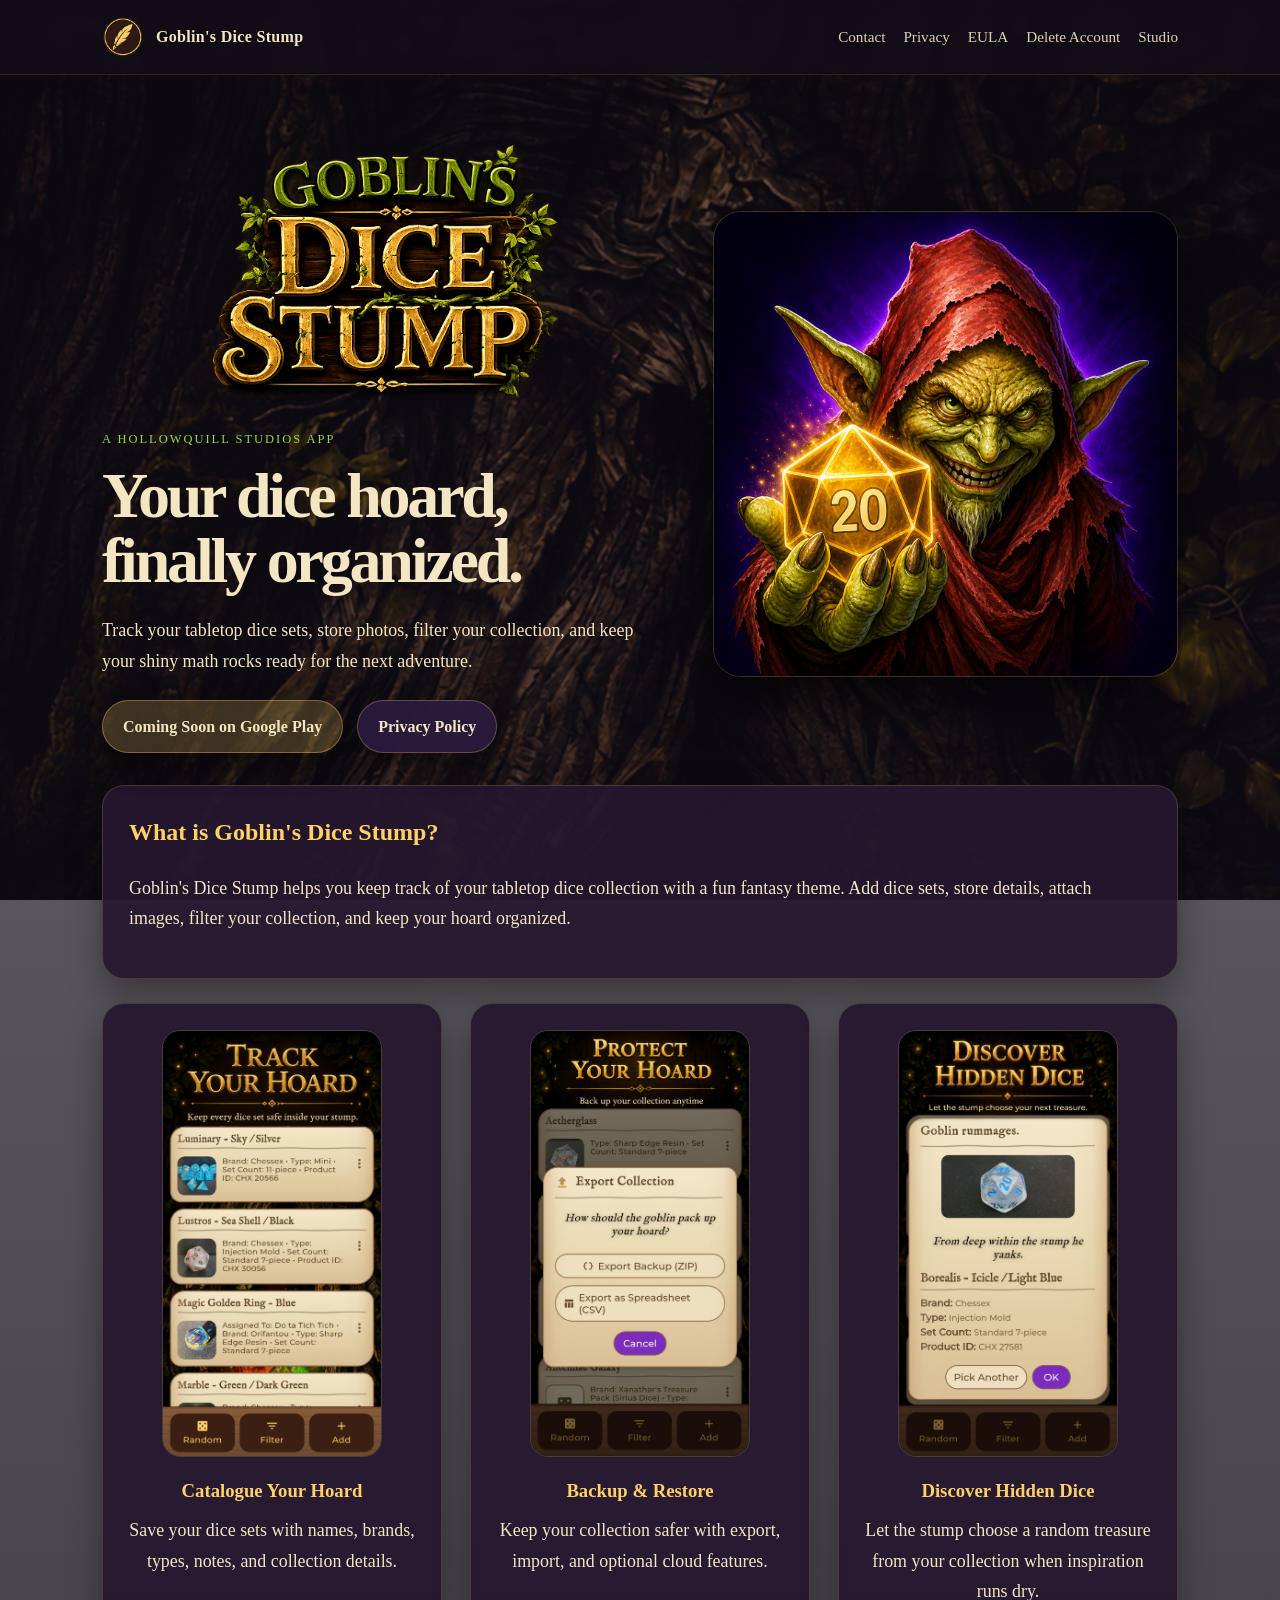
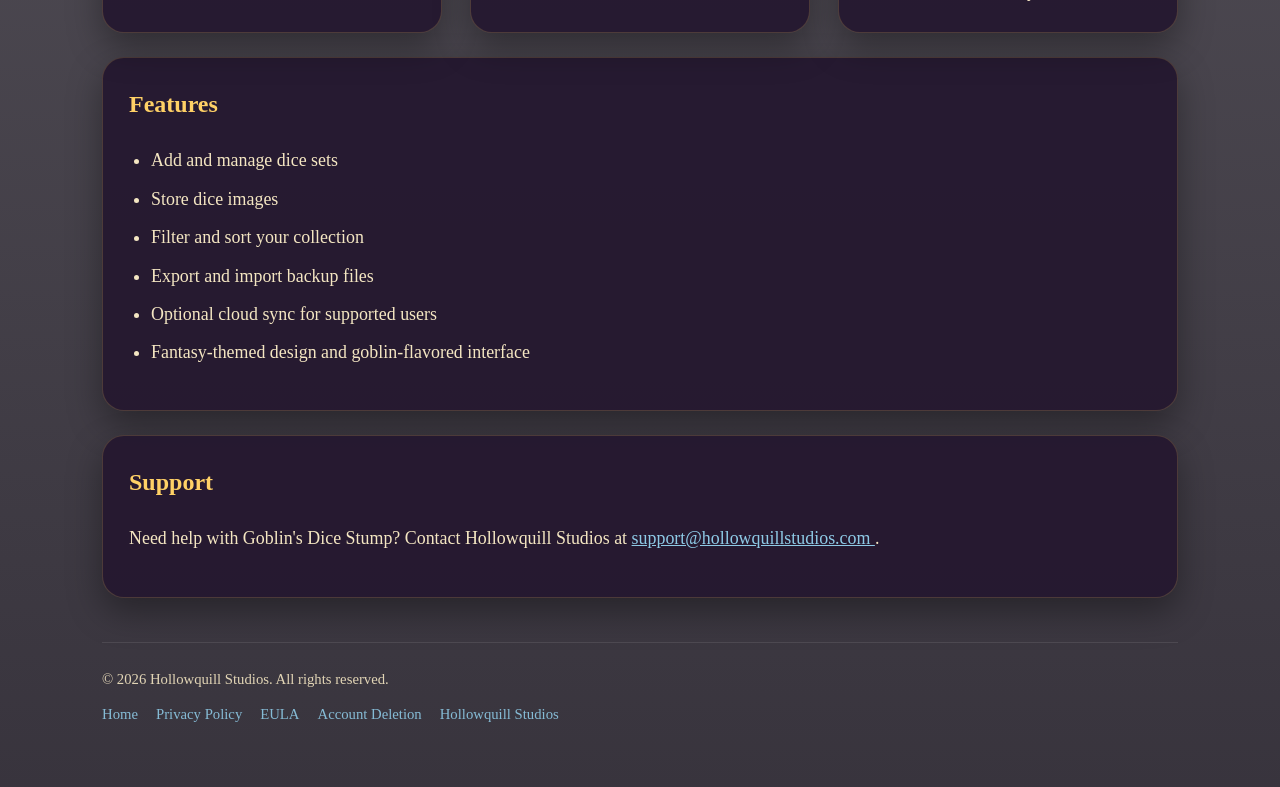
==== goblins-dice-stump/index.html @ aa87b4f6 "Update updated file structure, made common CSS, added mobile navigation" ====
<!DOCTYPE html>
<html lang="en">
<head>
  <meta charset="UTF-8" />
  <meta name="viewport" content="width=device-width, initial-scale=1.0" />
  <title>Goblin's Dice Stump | Hollowquill Studios</title>
  <meta
    name="description"
    content="Goblin's Dice Stump is a fantasy-themed dice collection app for tabletop players who want to organize, photograph, and protect their hoard."
  />
  <meta name="theme-color" content="#120d18" />
  <meta property="og:site_name" content="Goblin's Dice Stump" />
  <meta property="og:title" content="Goblin's Dice Stump | Hollowquill Studios" />
  <meta
    property="og:description"
    content="Track your tabletop dice sets, store photos, filter your collection, and keep your shiny math rocks ready for the next adventure."
  />
  <meta property="og:type" content="website" />
  <meta property="og:url" content="https://www.hollowquillstudios.com/goblins-dice-stump/" />
  <meta property="og:image" content="https://www.hollowquillstudios.com/goblins-dice-stump/assets/feature_graphic.png" />
  <meta name="twitter:card" content="summary_large_image" />
  <meta name="twitter:title" content="Goblin's Dice Stump | Hollowquill Studios" />
  <meta
    name="twitter:description"
    content="A fantasy-themed dice collection app for tabletop players, collectors, and dice goblins."
  />
  <meta name="twitter:image" content="https://www.hollowquillstudios.com/goblins-dice-stump/assets/feature_graphic.png" />
  <link rel="canonical" href="https://www.hollowquillstudios.com/goblins-dice-stump/" />
  <link rel="icon" href="assets/hq_icon_small.png" type="image/png" />
  <link rel="stylesheet" href="assets/app.css" />
</head>

<body class="app-home">
  <div class="menu-backdrop" aria-hidden="true"></div>
  <header>
    <div class="nav">
      <a class="brand-mark" href="index.html" aria-label="Goblin's Dice Stump home">
        <span class="sigil">
          <img src="assets/hq_icon_small.png" alt="Goblin's Dice Stump icon" />
        </span>
        <span>Goblin's Dice Stump</span>
      </a>

      <button class="menu-toggle" type="button" aria-expanded="false" aria-controls="site-nav" aria-label="Open navigation menu">
        <span></span>
        <span></span>
        <span></span>
      </button>

      <nav id="site-nav" class="site-nav" aria-label="Goblin's Dice Stump navigation">
        <a href="#contact">Contact</a>
        <a href="privacy-policy.html">Privacy</a>
        <a href="eula.html">EULA</a>
        <a href="delete-account.html">Delete Account</a>
        <a href="../index.html">Studio</a>
      </nav>
    </div>
  </header>

  <div class="container">
    <section class="hero">
      <div>
        <img
          class="logo"
          src="assets/logo.png"
          alt="Goblin's Dice Stump"
        />
        <div class="eyebrow">A Hollowquill Studios app</div>

        <h1>Your dice hoard, finally organized.</h1>

        <p class="intro">
          Track your tabletop dice sets, store photos, filter your collection,
          and keep your shiny math rocks ready for the next adventure.
        </p>

        <div class="button-row">
          <span class="button primary disabled" aria-disabled="true">
            Coming Soon on Google Play
          </span>

          <a class="button secondary" href="privacy-policy.html">
            Privacy Policy
          </a>
        </div>
      </div>

      <img
        class="hero-art"
        src="assets/play_store_icon.png"
        alt="Goblin holding a glowing d20"
      />
    </section>

    <section class="card">
      <h2>What is Goblin's Dice Stump?</h2>

      <p>
        Goblin's Dice Stump helps you keep track of your tabletop dice
        collection with a fun fantasy theme. Add dice sets, store details,
        attach images, filter your collection, and keep your hoard organized.
      </p>
    </section>

    <section class="grid">
      <article class="card feature">
        <img src="assets/full_stump_store.png" alt="Full Dice Stump collection view" />
        <h3>Catalogue Your Hoard</h3>
        <p>
          Save your dice sets with names, brands, types, notes, and collection details.
        </p>
      </article>

      <article class="card feature">
        <img src="assets/export_store.png" alt="Export your hoard" />
        <h3>Backup &amp; Restore</h3>
        <p>
          Keep your collection safer with export, import, and optional cloud features.
        </p>
      </article>

      <article class="card feature">
        <img src="assets/random_dice_store.png" alt="Discover hidden dice" />
        <h3>Discover Hidden Dice</h3>
        <p>
          Let the stump choose a random treasure from your collection when inspiration runs dry.
        </p>
      </article>
    </section>

    <section class="card">
      <h2>Features</h2>

      <ul>
        <li>Add and manage dice sets</li>
        <li>Store dice images</li>
        <li>Filter and sort your collection</li>
        <li>Export and import backup files</li>
        <li>Optional cloud sync for supported users</li>
        <li>Fantasy-themed design and goblin-flavored interface</li>
      </ul>
    </section>

    <section id="contact" class="card">
      <h2>Support</h2>

      <p>
        Need help with Goblin's Dice Stump? Contact Hollowquill Studios at
        <a href="mailto:support@hollowquillstudios.com">
          support@hollowquillstudios.com
        </a>.
      </p>
    </section>

    <footer>
      <div>
        &copy; 2026 Hollowquill Studios. All rights reserved.
      </div>

      <div class="footer-links">
        <a href="index.html">Home</a>
        <a href="privacy-policy.html">Privacy Policy</a>
        <a href="eula.html">EULA</a>
        <a href="delete-account.html">Account Deletion</a>
        <a href="../index.html">Hollowquill Studios</a>
      </div>
    </footer>
  </div>

  <button id="backToTop" class="back-to-top" aria-label="Back to top">
    &uarr;
  </button>

  <script src="assets/app.js" defer></script>
</body>
</html>
---- goblins-dice-stump/assets/app.css ----
:root {
  --bg: #120d18;
  --bg-soft: #1a1325;
  --card: #24172f;
  --card-soft: #2a1b3d;
  --text: #f4e6c2;
  --gold: #ffd166;
  --green: #9bd448;
  --link: #8ecae6;
  --border: rgba(255, 209, 102, 0.18);
  --border-soft: rgba(255, 209, 102, 0.15);
  --header-bg: rgba(18, 13, 24, 0.9);
  --shadow: rgba(0, 0, 0, 0.35);
}

* {
  box-sizing: border-box;
}

body {
  margin: 0;
  color: var(--text);
  font-family: Georgia, "Times New Roman", serif;
  line-height: 1.7;
}

body.app-home {
  background:
    linear-gradient(rgba(18, 13, 24, 0.62), rgba(18, 13, 24, 0.84)),
    url("stump_bg.png") center top / cover fixed;
}

body.app-legal {
  background:
    linear-gradient(rgba(18, 13, 24, 0.78), rgba(18, 13, 24, 0.9)),
    url("stump_bg.png") center top / cover fixed;
}

body.app-utility {
  background:
    radial-gradient(circle at top, rgba(255, 209, 102, 0.08), transparent 35%),
    var(--bg-soft);
}

a {
  color: var(--link);
}

header {
  position: sticky;
  top: 0;
  z-index: 10;
  background: var(--header-bg);
  backdrop-filter: blur(8px);
  border-bottom: 1px solid rgba(255, 209, 102, 0.12);
}

.nav {
  max-width: 1120px;
  margin: 0 auto;
  padding: 16px 22px;
  display: flex;
  justify-content: space-between;
  align-items: center;
  gap: 20px;
  position: relative;
}

.nav.nav-narrow {
  max-width: 920px;
}

.brand-mark {
  display: flex;
  align-items: center;
  gap: 12px;
  color: var(--text);
  text-decoration: none;
  font-weight: bold;
  letter-spacing: 0.02em;
}

.sigil {
  width: 42px;
  height: 42px;
  display: flex;
  align-items: center;
  justify-content: center;
  flex-shrink: 0;
}

.sigil img {
  width: 100%;
  height: 100%;
  object-fit: contain;
  display: block;
}

.site-nav {
  display: flex;
  flex-wrap: wrap;
  justify-content: flex-end;
}

.site-nav a {
  color: var(--text);
  text-decoration: none;
  margin-left: 18px;
  font-size: 0.95rem;
  opacity: 0.9;
}

.site-nav a:hover {
  opacity: 1;
  color: var(--gold);
}

.menu-toggle {
  display: none;
  width: 48px;
  height: 48px;
  padding: 0;
  margin-left: auto;
  border: 1px solid rgba(255, 209, 102, 0.28);
  border-radius: 999px;
  background: rgba(42, 27, 61, 0.9);
  box-shadow: 0 8px 18px rgba(0, 0, 0, 0.24);
  cursor: pointer;
  align-items: center;
  justify-content: center;
  flex-direction: column;
  gap: 4px;
}

.menu-toggle span {
  display: block;
  width: 18px;
  height: 2px;
  border-radius: 999px;
  background: var(--gold);
  transition: transform 0.2s ease, opacity 0.2s ease;
}

.menu-toggle[aria-expanded="true"] span:nth-child(1) {
  transform: translateY(6px) rotate(45deg);
}

.menu-toggle[aria-expanded="true"] span:nth-child(2) {
  opacity: 0;
}

.menu-toggle[aria-expanded="true"] span:nth-child(3) {
  transform: translateY(-6px) rotate(-45deg);
}

.menu-backdrop {
  display: none;
}

.container {
  max-width: 1120px;
  width: 100%;
  margin: auto;
  padding: 32px 22px 60px;
}

.container.container-narrow {
  max-width: 920px;
}

.hero {
  display: grid;
  grid-template-columns: 1.1fr 0.9fr;
  gap: 42px;
  align-items: center;
  padding: 28px 0 32px;
}

.hero-simple {
  display: block;
  padding-top: 20px;
  margin-bottom: 34px;
}

.logo {
  max-width: 360px;
  width: 100%;
  margin: 0 auto 18px auto;
  display: block;
}

.eyebrow {
  color: var(--green);
  text-transform: uppercase;
  letter-spacing: 0.16em;
  font-size: 0.78rem;
  margin-bottom: 12px;
}

.eyebrow.legal {
  color: var(--gold);
  opacity: 0.9;
}

h1 {
  margin: 0 0 22px;
  font-size: clamp(2.2rem, 5vw, 4rem);
  line-height: 1.02;
  letter-spacing: -0.05em;
}

.hero-simple h1 {
  color: var(--gold);
  font-size: clamp(2.4rem, 5vw, 4rem);
  line-height: 1;
  margin-bottom: 12px;
}

.privacy-page .hero-simple h1 {
  font-size: clamp(2.6rem, 5vw, 3.8rem);
  line-height: 0.96;
}

.policy-page .hero-simple h1 {
  font-size: clamp(2.6rem, 5vw, 3.8rem);
  line-height: 0.96;
}

h2,
h3 {
  color: var(--gold);
}

h2 {
  margin-top: 0;
}

p {
  margin-top: 0;
}

.intro {
  max-width: 760px;
  font-size: 1.08rem;
  opacity: 0.95;
}

.app-home .intro {
  max-width: 720px;
  font-size: 1.18rem;
  opacity: 1;
}

.hero-art {
  width: 100%;
  border-radius: 28px;
  box-shadow: 0 22px 50px rgba(0, 0, 0, 0.55);
  border: 1px solid var(--border);
}

.button-row {
  display: flex;
  flex-wrap: wrap;
  gap: 14px;
  margin-top: 24px;
}

.button {
  display: inline-flex;
  align-items: center;
  justify-content: center;
  min-height: 48px;
  padding: 12px 20px;
  border-radius: 999px;
  text-decoration: none;
  font-weight: bold;
  box-shadow: 0 12px 28px var(--shadow);
}

.button.primary {
  background: var(--gold);
  color: #24170d;
}

.button.secondary {
  background: rgba(42, 27, 61, 0.94);
  color: var(--text);
  border: 1px solid rgba(255, 209, 102, 0.28);
}

.button.disabled,
.button[aria-disabled="true"] {
  background: rgba(255, 209, 102, 0.2);
  color: var(--text);
  border: 1px solid rgba(255, 209, 102, 0.35);
  cursor: default;
  pointer-events: none;
}

.card {
  background: rgba(36, 23, 47, 0.92);
  border: 1px solid var(--border);
  border-radius: 22px;
  padding: 26px;
  margin-bottom: 24px;
  box-shadow: 0 14px 34px rgba(0, 0, 0, 0.35);
}

.app-utility .card {
  background: rgba(42, 27, 61, 0.92);
  border-color: var(--border-soft);
  border-radius: 18px;
  box-shadow: 0 10px 24px rgba(0, 0, 0, 0.3);
}

.grid {
  display: grid;
  grid-template-columns: repeat(auto-fit, minmax(280px, 1fr));
  gap: 28px;
  margin-bottom: 24px;
  max-width: 1120px;
}

.feature {
  text-align: center;
  max-width: 340px;
  margin: 0 auto;
}

.feature img {
  width: 100%;
  max-width: 220px;
  display: block;
  margin: 0 auto 18px auto;
  border-radius: 18px;
  border: 1px solid var(--border);
}

.feature h3 {
  margin: 0 0 8px;
}

.feature p {
  margin: 0;
}

ul {
  padding-left: 22px;
}

li {
  margin-bottom: 8px;
}

.email-box {
  margin-top: 18px;
  padding: 16px;
  border-radius: 12px;
  background: rgba(255, 255, 255, 0.04);
  border: 1px solid rgba(255, 255, 255, 0.08);
  word-break: break-word;
}

footer {
  margin-top: 44px;
  padding-top: 24px;
  border-top: 1px solid rgba(255, 255, 255, 0.08);
  font-size: 0.92rem;
  opacity: 0.85;
}

.app-home footer {
  border-top-color: rgba(255, 255, 255, 0.1);
  opacity: 0.9;
}

.footer-links {
  margin-top: 10px;
  display: flex;
  flex-wrap: wrap;
  gap: 18px;
}

.footer-links a {
  text-decoration: none;
}

.footer-links a:hover {
  text-decoration: underline;
}

.back-to-top {
  position: fixed;
  bottom: 22px;
  right: 22px;
  width: 54px;
  height: 54px;
  border: 1px solid rgba(255, 209, 102, 0.35);
  border-radius: 999px;
  background: rgba(42, 27, 61, 0.92);
  color: var(--gold);
  font-size: 1.5rem;
  font-weight: bold;
  cursor: pointer;
  display: flex;
  align-items: center;
  justify-content: center;
  opacity: 0;
  visibility: hidden;
  transform: translateY(10px);
  transition:
    opacity 0.25s ease,
    transform 0.25s ease,
    background 0.25s ease;
  box-shadow: 0 8px 20px rgba(0, 0, 0, 0.35);
  z-index: 1000;
}

.back-to-top:hover {
  background: rgba(58, 38, 84, 0.98);
  transform: translateY(0) scale(1.05);
}

.back-to-top.show {
  opacity: 1;
  visibility: visible;
  transform: translateY(0);
}

@media (min-width: 821px) {
  .app-home .intro,
  .app-home .card p,
  .app-home .feature p,
  .app-home li {
    font-size: 1.12rem;
    line-height: 1.7;
  }

  .app-legal .intro,
  .app-legal .card p,
  .app-legal .card li,
  .app-utility .intro,
  .app-utility .card p,
  .app-utility .card li {
    font-size: 1.04rem;
  }
}

@media (max-width: 820px) {
  body.app-home,
  body.app-legal {
    background-attachment: scroll;
    background-position: center center;
  }

  .nav {
    padding: 14px 18px;
    align-items: flex-start;
  }

  .brand-mark {
    font-size: 1rem;
  }

  .sigil {
    width: 42px;
    height: 42px;
  }

  .menu-toggle {
    display: inline-flex;
  }

  .site-nav {
    display: flex;
    position: absolute;
    top: calc(100% + 10px);
    right: 18px;
    width: min(280px, calc(100vw - 36px));
    padding: 14px;
    border: 1px solid rgba(255, 209, 102, 0.16);
    border-radius: 18px;
    background: rgba(24, 16, 32, 0.96);
    box-shadow: 0 16px 34px rgba(0, 0, 0, 0.28);
    flex-direction: column;
    align-items: flex-start;
    justify-content: flex-start;
    gap: 10px;
    opacity: 0;
    visibility: hidden;
    pointer-events: none;
    transform: translateY(-8px) scale(0.98);
    transform-origin: top right;
    transition:
      opacity 0.2s ease,
      transform 0.2s ease,
      visibility 0.2s ease;
  }

  .site-nav.is-open {
    opacity: 1;
    visibility: visible;
    pointer-events: auto;
    transform: translateY(0) scale(1);
  }

  .site-nav a {
    margin-left: 0;
    width: 100%;
    padding: 8px 0;
  }

  .menu-backdrop {
    display: block;
    position: fixed;
    inset: 0;
    background: rgba(7, 4, 10, 0.48);
    opacity: 0;
    pointer-events: none;
    transition: opacity 0.2s ease;
    z-index: 8;
  }

  .menu-backdrop.is-open {
    opacity: 1;
    pointer-events: auto;
  }

  .container {
    padding: 24px 22px 48px;
  }

  .hero {
    grid-template-columns: 1fr;
    gap: 22px;
    padding: 26px 0 30px;
  }

  .hero-art {
    max-width: 520px;
    margin: 0 auto;
  }

  .grid {
    grid-template-columns: 1fr;
  }

  .logo {
    max-width: 260px;
    margin-bottom: 18px;
  }

  .intro,
  .card p,
  .card li {
    font-size: 1rem;
  }

  .app-home .intro {
    font-size: 1.02rem;
  }

  .card {
    padding: 22px;
  }

  .button-row {
    flex-direction: column;
  }

  .button {
    width: 100%;
  }
}
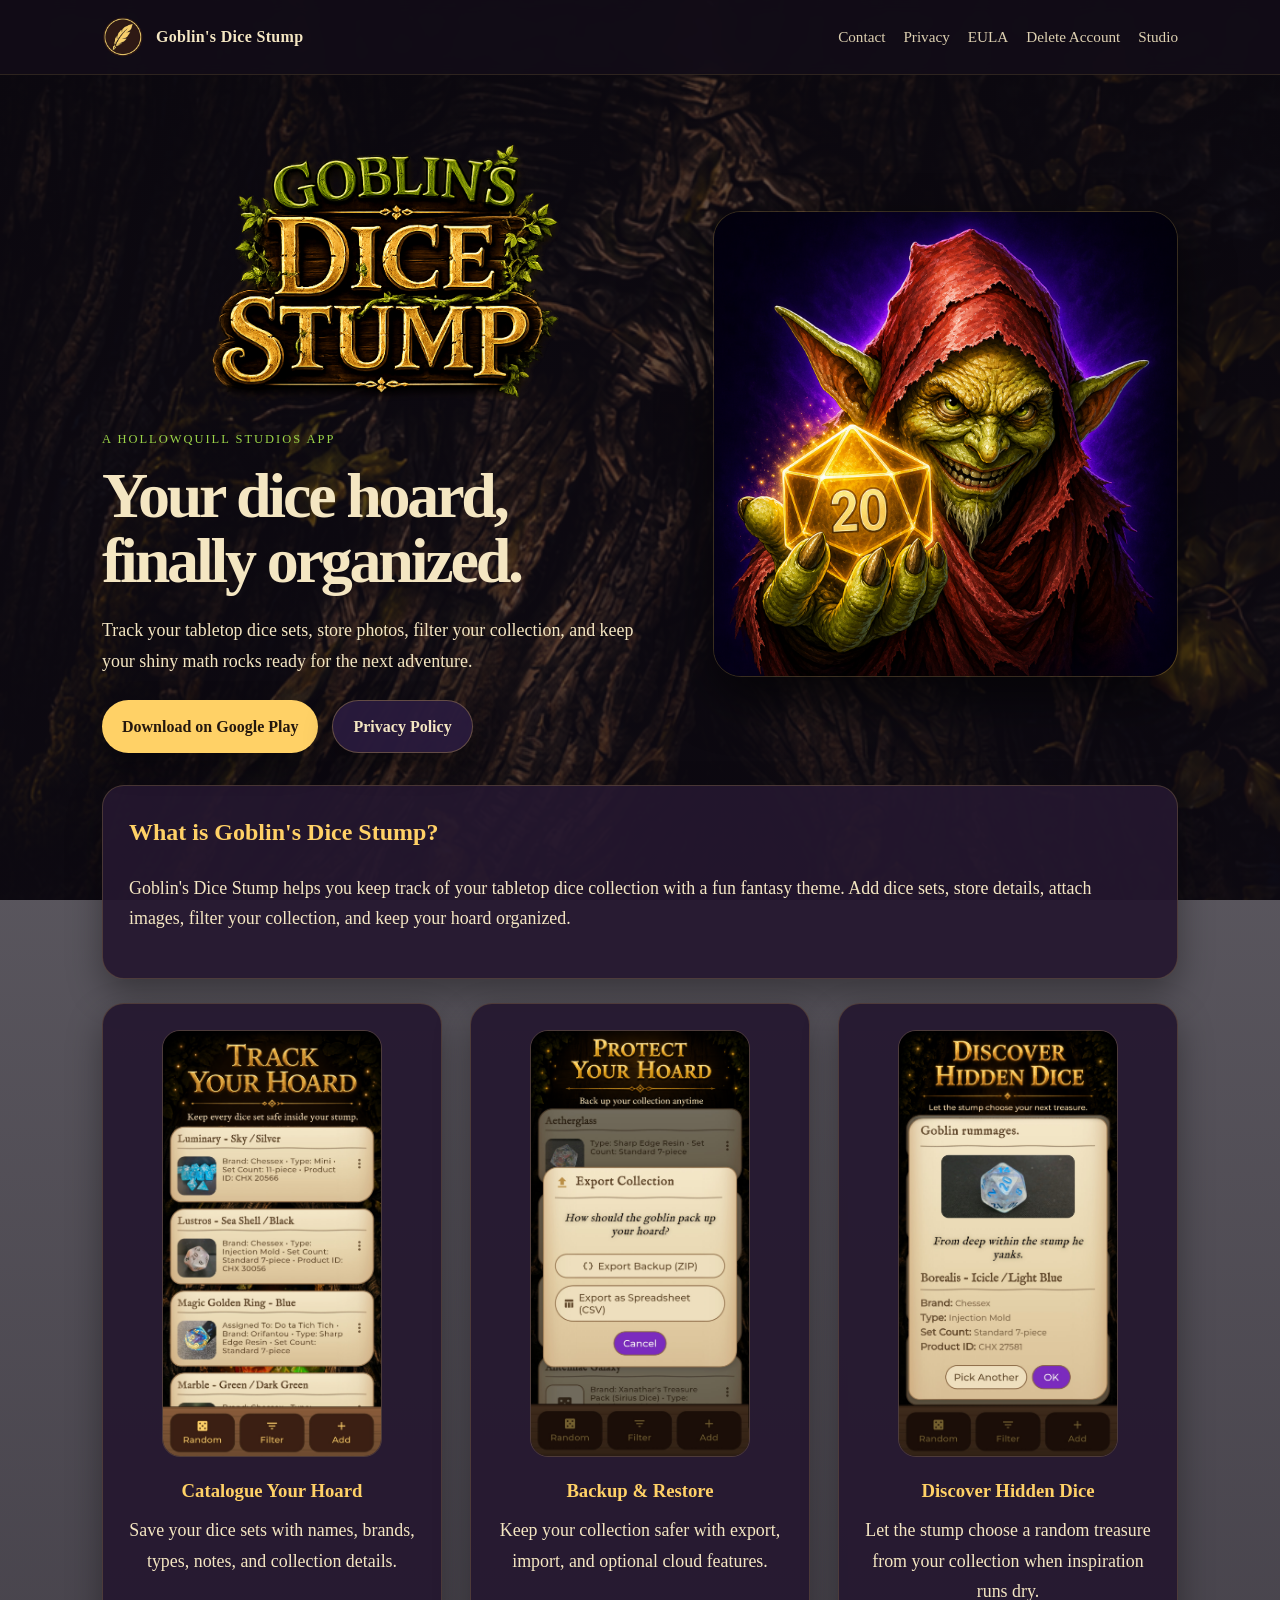
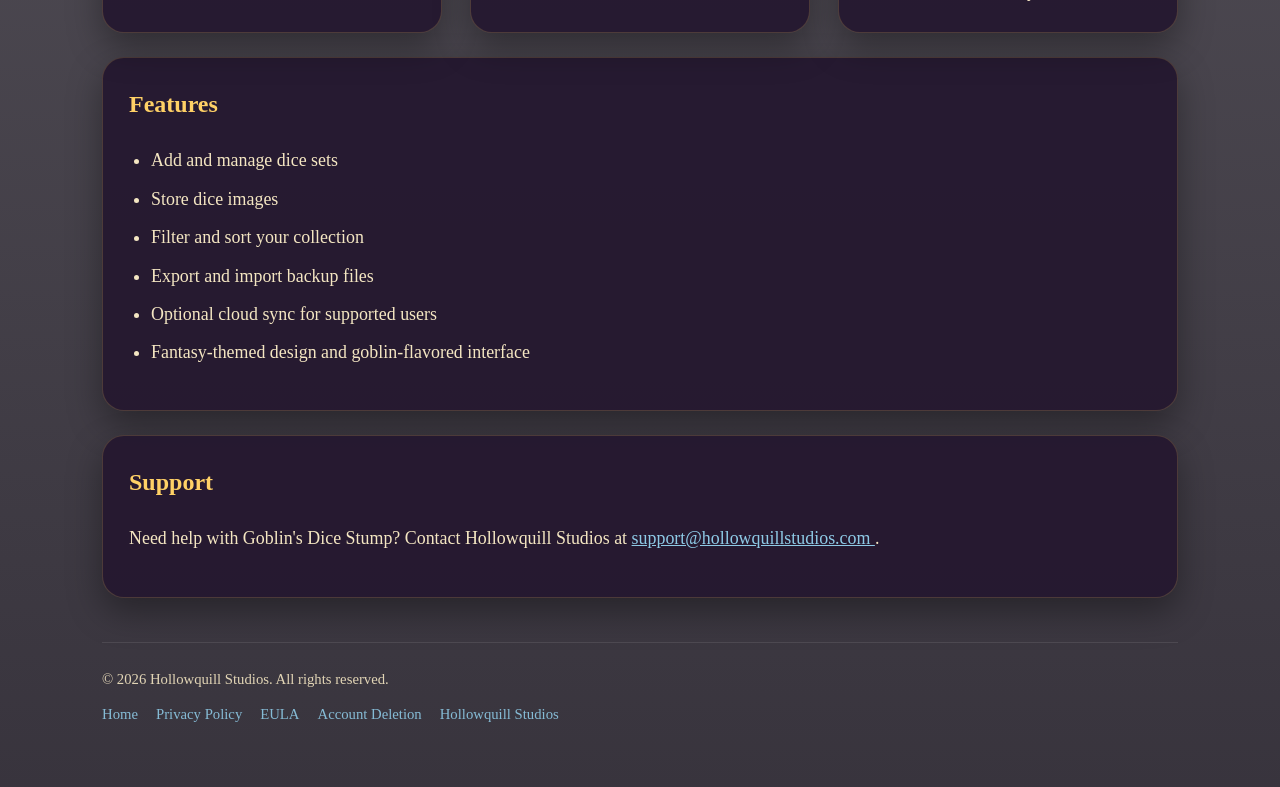
==== commit 5ddc9280: "Update index.html google play linking" ====
--- a/goblins-dice-stump/index.html
+++ b/goblins-dice-stump/index.html
@@ -75,10 +75,15 @@
         </p>
 
         <div class="button-row">
-          <span class="button primary disabled" aria-disabled="true">
-            Coming Soon on Google Play
-          </span>
-
+          <a
+            class="button primary"
+            href="https://play.google.com/store/apps/details?id=com.hollowquillstudios.goblindicestump&hl=en"
+            target="_blank"
+            rel="noopener noreferrer"
+          >
+            Download on Google Play
+          </a>
+        
           <a class="button secondary" href="privacy-policy.html">
             Privacy Policy
           </a>
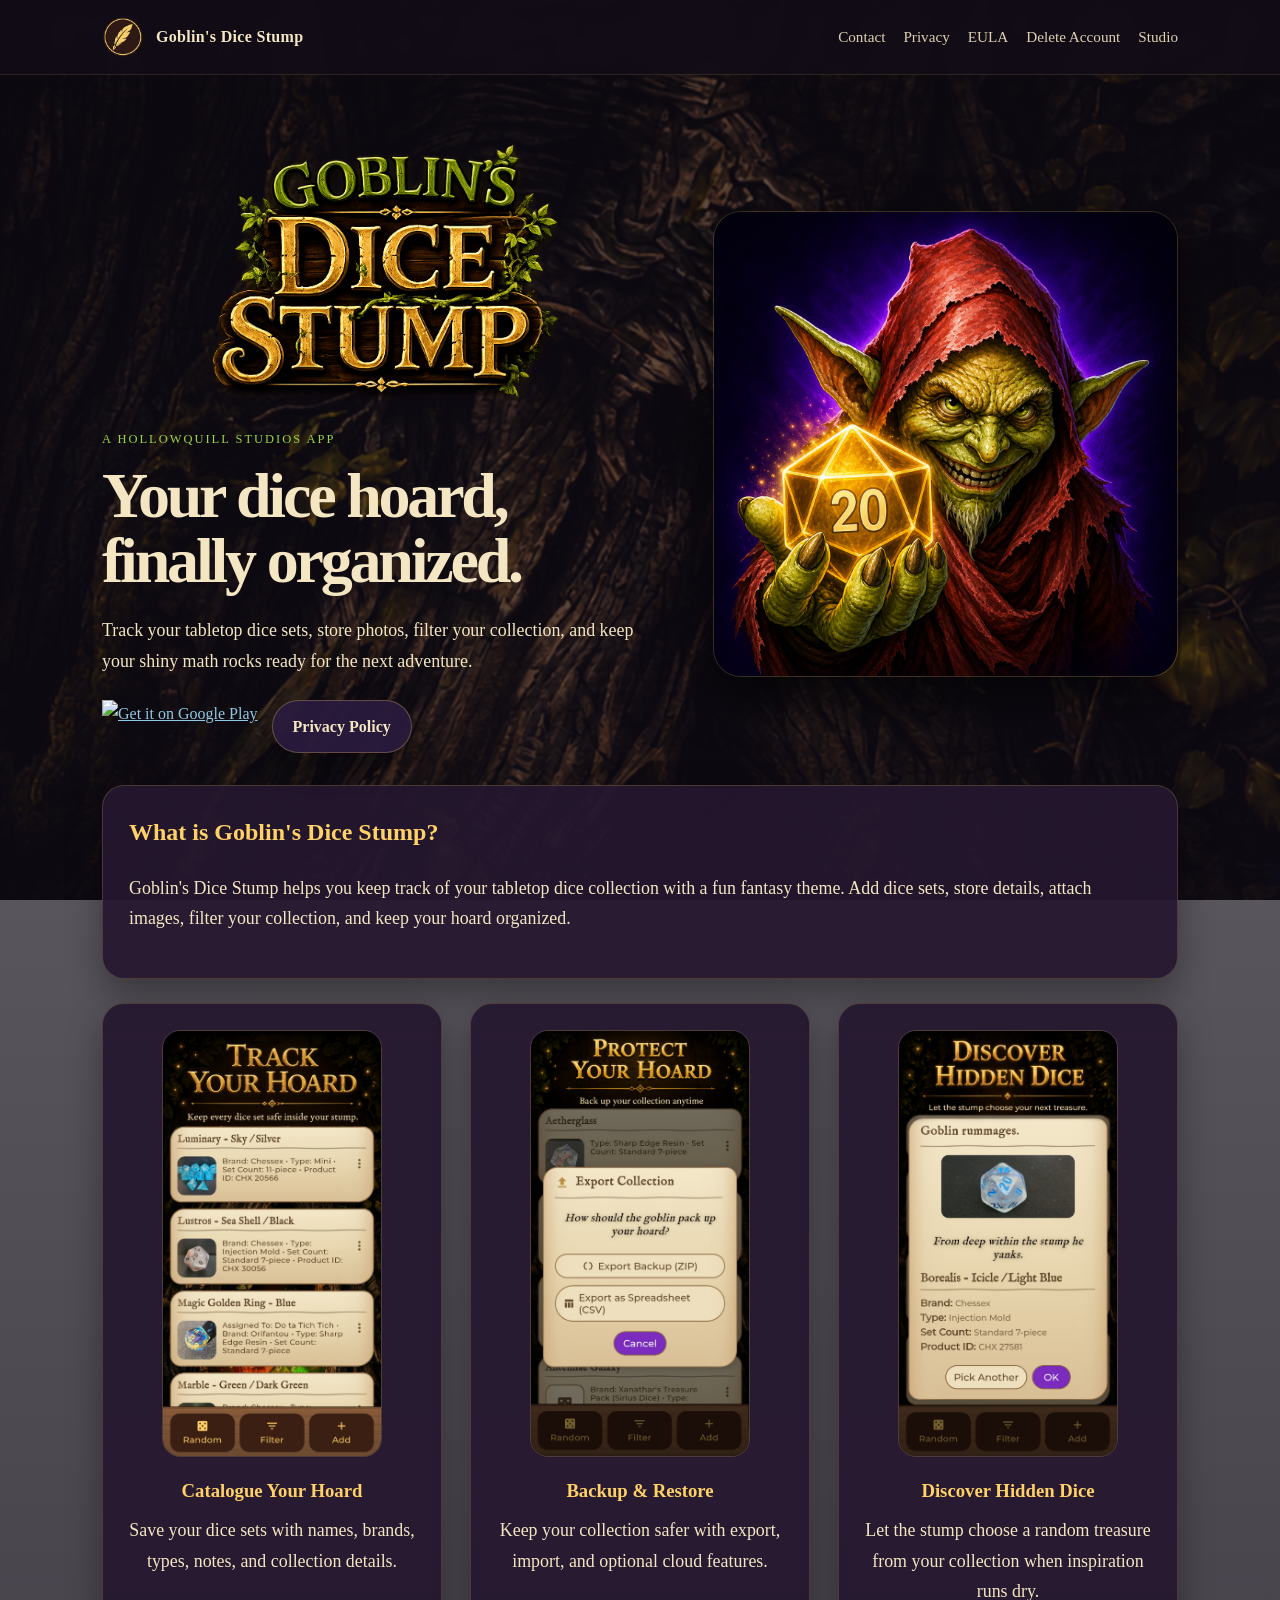
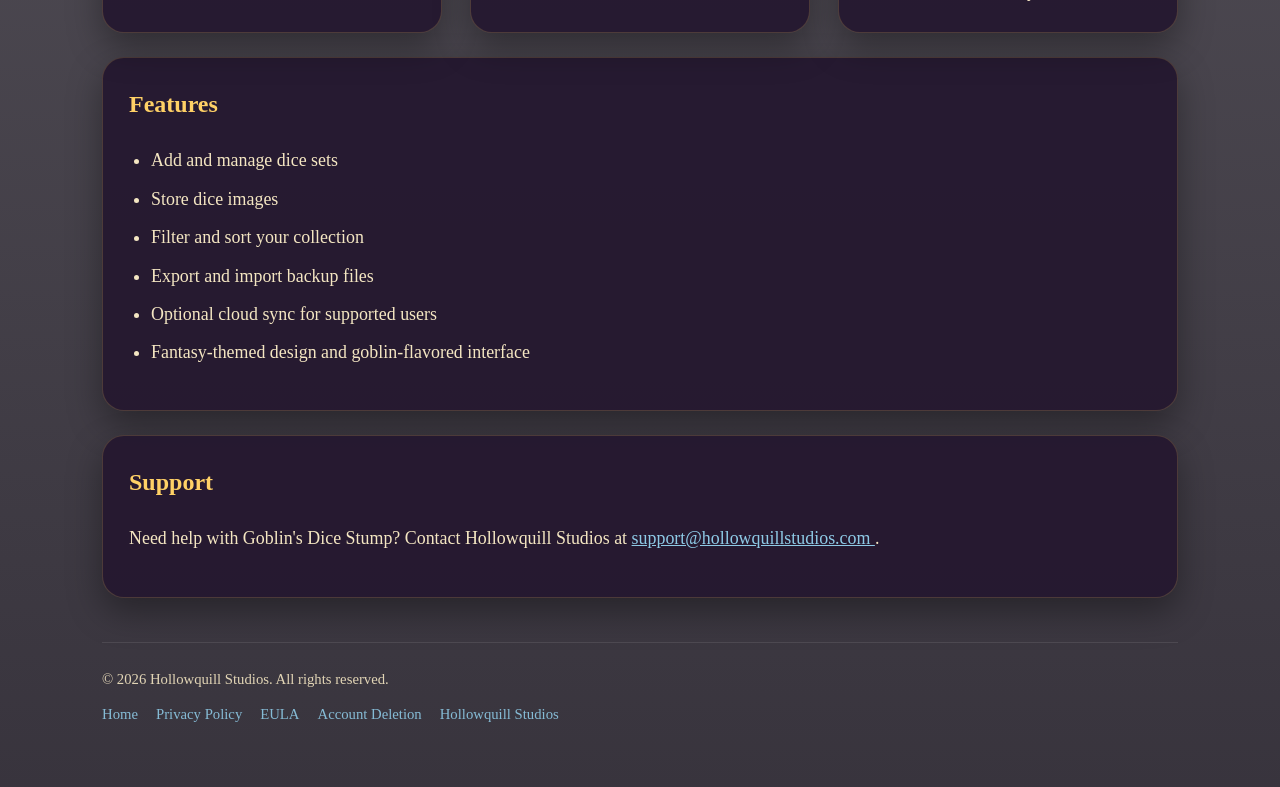
==== commit 7f045573: "Replace download link text with Google Play badge" ====
--- a/goblins-dice-stump/index.html
+++ b/goblins-dice-stump/index.html
@@ -76,12 +76,15 @@
 
         <div class="button-row">
           <a
-            class="button primary"
             href="https://play.google.com/store/apps/details?id=com.hollowquillstudios.goblindicestump&hl=en"
             target="_blank"
             rel="noopener noreferrer"
           >
-            Download on Google Play
+            <img
+              src="assets/GetItOnGooglePlay_Badge_Web_color_English.png"
+              alt="Get it on Google Play"
+              style="height:60px;"
+            />
           </a>
         
           <a class="button secondary" href="privacy-policy.html">
